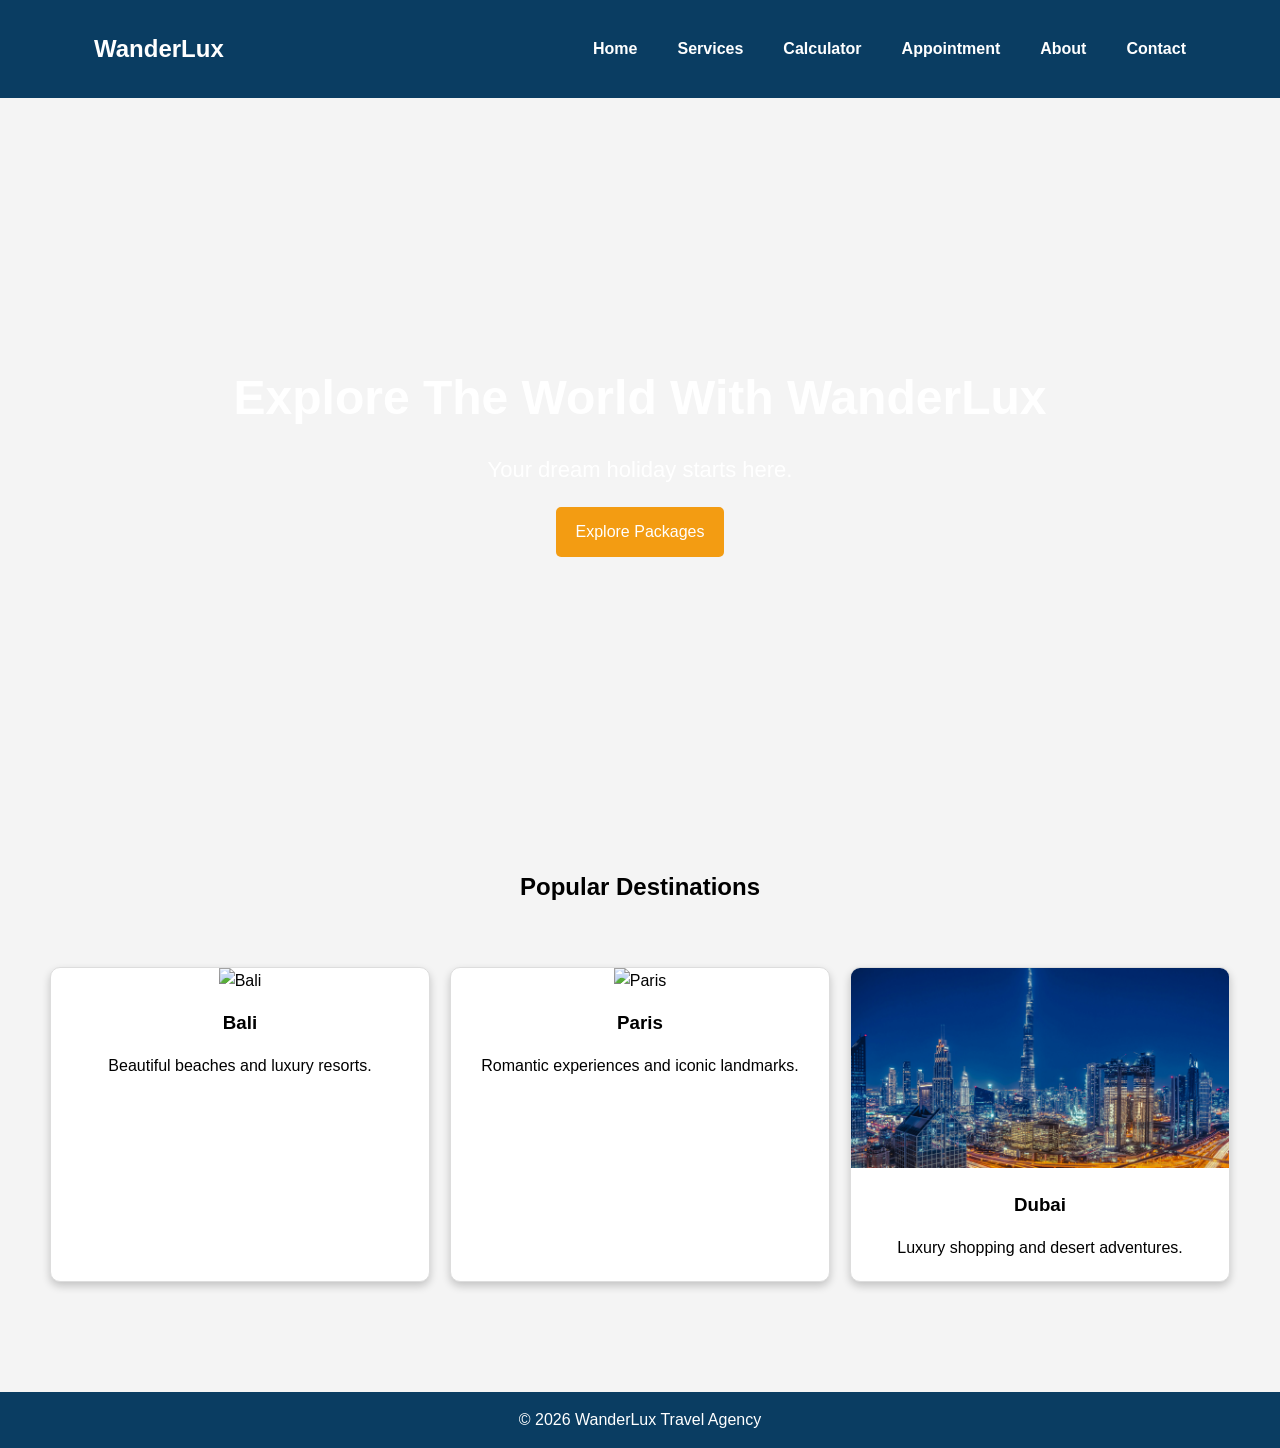
==== index.html @ 8644537b "Update index.html" ====
<!DOCTYPE html>
<html lang="en">
<head>
    <meta charset="UTF-8">
    <meta name="viewport" content="width=device-width, initial-scale=1.0">
    <meta name="description" content="WanderLux Travel Agency">
    <title>WanderLux Travel Agency</title>
    <link rel="stylesheet" href="style.css">
</head>
<body>

<header>
    <nav>
        <h1>WanderLux</h1>
        <ul>
            <li><a href="index.html">Home</a></li>
            <li><a href="services.html">Services</a></li>
            <li><a href="calculator.html">Calculator</a></li>
            <li><a href="appointment.html">Appointment</a></li>
            <li><a href="about.html">About</a></li>
            <li><a href="contact.html">Contact</a></li>
        </ul>
    </nav>
</header>

<section class="hero">
    <h2>Explore The World With WanderLux</h2>
    <p>Your dream holiday starts here.</p>
    <a href="services.html" class="btn">Explore Packages</a>
</section>

<section class="packages">
    <h2>Popular Destinations</h2>

    <div class="cards">
        <div class="card">
            <img src="bali.jpg" alt="Bali">
            <h3>Bali</h3>
            <p>Beautiful beaches and luxury resorts.</p>
        </div>

        <div class="card">
            <img src="paris.jpg" alt="Paris">
            <h3>Paris</h3>
            <p>Romantic experiences and iconic landmarks.</p>
        </div>

        <div class="card">
            <img src="dubai.jpg" alt="Dubai">
            <h3>Dubai</h3>
            <p>Luxury shopping and desert adventures.</p>
        </div>
    </div>
</section>

<footer>
    <p>© 2026 WanderLux Travel Agency</p>
</footer>

<script src="script.js"></script>
</body>
</html>
---- style.css ----
* {
margin: 0;
padding: 0;
box-sizing: border-box;
}

body {
font-family: Arial, sans-serif;
line-height: 1.6;
background: #f4f4f4;
}

header {
background: #0a3d62;
padding: 15px 0;
}

nav {
display: flex;
justify-content: space-between;
align-items: center;
width: 90%;
margin: auto;
}

nav h1 {
color: white;
}

nav ul {
display: flex;
list-style: none;
}

nav ul li {
margin-left: 20px;
}

nav ul li a {
color: white;
text-decoration: none;
font-weight: bold;
}

.hero {
height: 90vh;
background: url('images/banner.jpg') center/cover no-repeat;
display: flex;
flex-direction: column;
justify-content: center;
align-items: center;
text-align: center;
color: white;
}

.hero h2 {
font-size: 55px;
margin-bottom: 15px;
}

.hero p {
font-size: 22px;
}

.btn {
background: #f39c12;
padding: 12px 20px;
margin-top: 20px;
text-decoration: none;
color: white;
border-radius: 5px;
}

.packages {
padding: 50px 20px;
text-align: center;
}

.cards {
display: grid;
grid-template-columns: repeat(auto-fit, minmax(250px, 1fr));
gap: 20px;
margin-top: 30px;
}

.card {
background: white;
border-radius: 10px;
overflow: hidden;
box-shadow: 0 4px 8px rgba(0,0,0,0.2);
transform: translateY(40px);
opacity: 0;
transition: 0.5s;
}

.card.show {
transform: translateY(0);
opacity: 1;
}

.card:hover {
transform: scale(1.05);
}

.card img {
width: 100%;
height: 220px;
object-fit: cover;
}

.card h3 {
margin: 15px 0;
}

.card p {
padding: 0 15px 20px;
}

.calculator,
.form-section,
.contact,
.about {
width: 80%;
margin: 40px auto;
background: white;
padding: 30px;
border-radius: 10px;
}

.calculator input,
.calculator select,
.form-section input,
.form-section textarea,
.contact input,
.contact textarea {
width: 100%;
padding: 10px;
margin: 10px 0 20px;
}

button {
background: #0a3d62;
color: white;
padding: 12px 20px;
border: none;
cursor: pointer;
border-radius: 5px;
}

button:hover {
background: #07406d;
}

.service-text {
max-width: 900px;
margin: 20px auto;
font-size: 18px;
line-height: 1.8;
text-align: center;
color: #333;
padding: 0 20px;
}

.card h4 {
margin: 15px 0 20px;
color: #0a3d62;
font-size: 22px;
}

footer {
background: #0a3d62;
color: white;
text-align: center;
padding: 15px;
margin-top: 30px;
}

@media screen and (max-width: 768px) {

nav {
flex-direction: column;
align-items: center;
}

nav ul {
flex-direction: column;
width: 100%;
align-items: center;
margin-top: 15px;
padding: 0;
}

nav ul li {
margin: 10px 0;
}

nav ul li a {
display: block;
width: 100%;
text-align: center;
padding: 10px;
}

.hero h2 {
font-size: 32px;
}

.hero p {
font-size: 18px;
}

.cards {
grid-template-columns: 1fr;
}

.calculator,
.form-section,
.contact,
.about {
width: 95%;
}

}
nav ul {
display: flex;
list-style: none;
gap: 20px;
flex-wrap: wrap;
}
* {
    margin: 0;
    padding: 0;
    box-sizing: border-box;
}

body {
    font-family: Arial, sans-serif;
    line-height: 1.6;
}

nav {
    display: flex;
    justify-content: space-between;
    align-items: center;
    background: #0a3d62;
    padding: 15px 30px;
}

nav h1 {
    color: white;
}

nav ul {
    display: flex;
    list-style: none;
}

nav ul li {
    margin-left: 20px;
}

nav ul li a {
    color: white;
    text-decoration: none;
}

.hero {
    height: 80vh;
    background: url('images/banner.jpg') center/cover no-repeat;
    display: flex;
    flex-direction: column;
    justify-content: center;
    align-items: center;
    color: white;
    text-align: center;
}

.hero h2 {
    font-size: 48px;
}

.btn {
    background: #f39c12;
    padding: 12px 20px;
    color: white;
    text-decoration: none;
    margin-top: 20px;
    border-radius: 5px;
}

.cards {
    display: grid;
    grid-template-columns: repeat(auto-fit, minmax(250px, 1fr));
    gap: 20px;
    padding: 30px;
}

.card {
    border: 1px solid #ddd;
    border-radius: 10px;
    overflow: hidden;
    transition: transform 0.3s;
}

.card:hover {
    transform: scale(1.05);
}

.card img {
    width: 100%;
    height: 200px;
    object-fit: cover;
}

footer {
    background: #0a3d62;
    color: white;
    text-align: center;
    padding: 15px;
}

@media(max-width:768px) {
    nav {
        flex-direction: column;
    }

    nav ul {
        flex-direction: column;
        margin-top: 10px;
    }

    nav ul li {
        margin: 10px 0;
    }

    .hero h2 {
        font-size: 32px;
    }
}
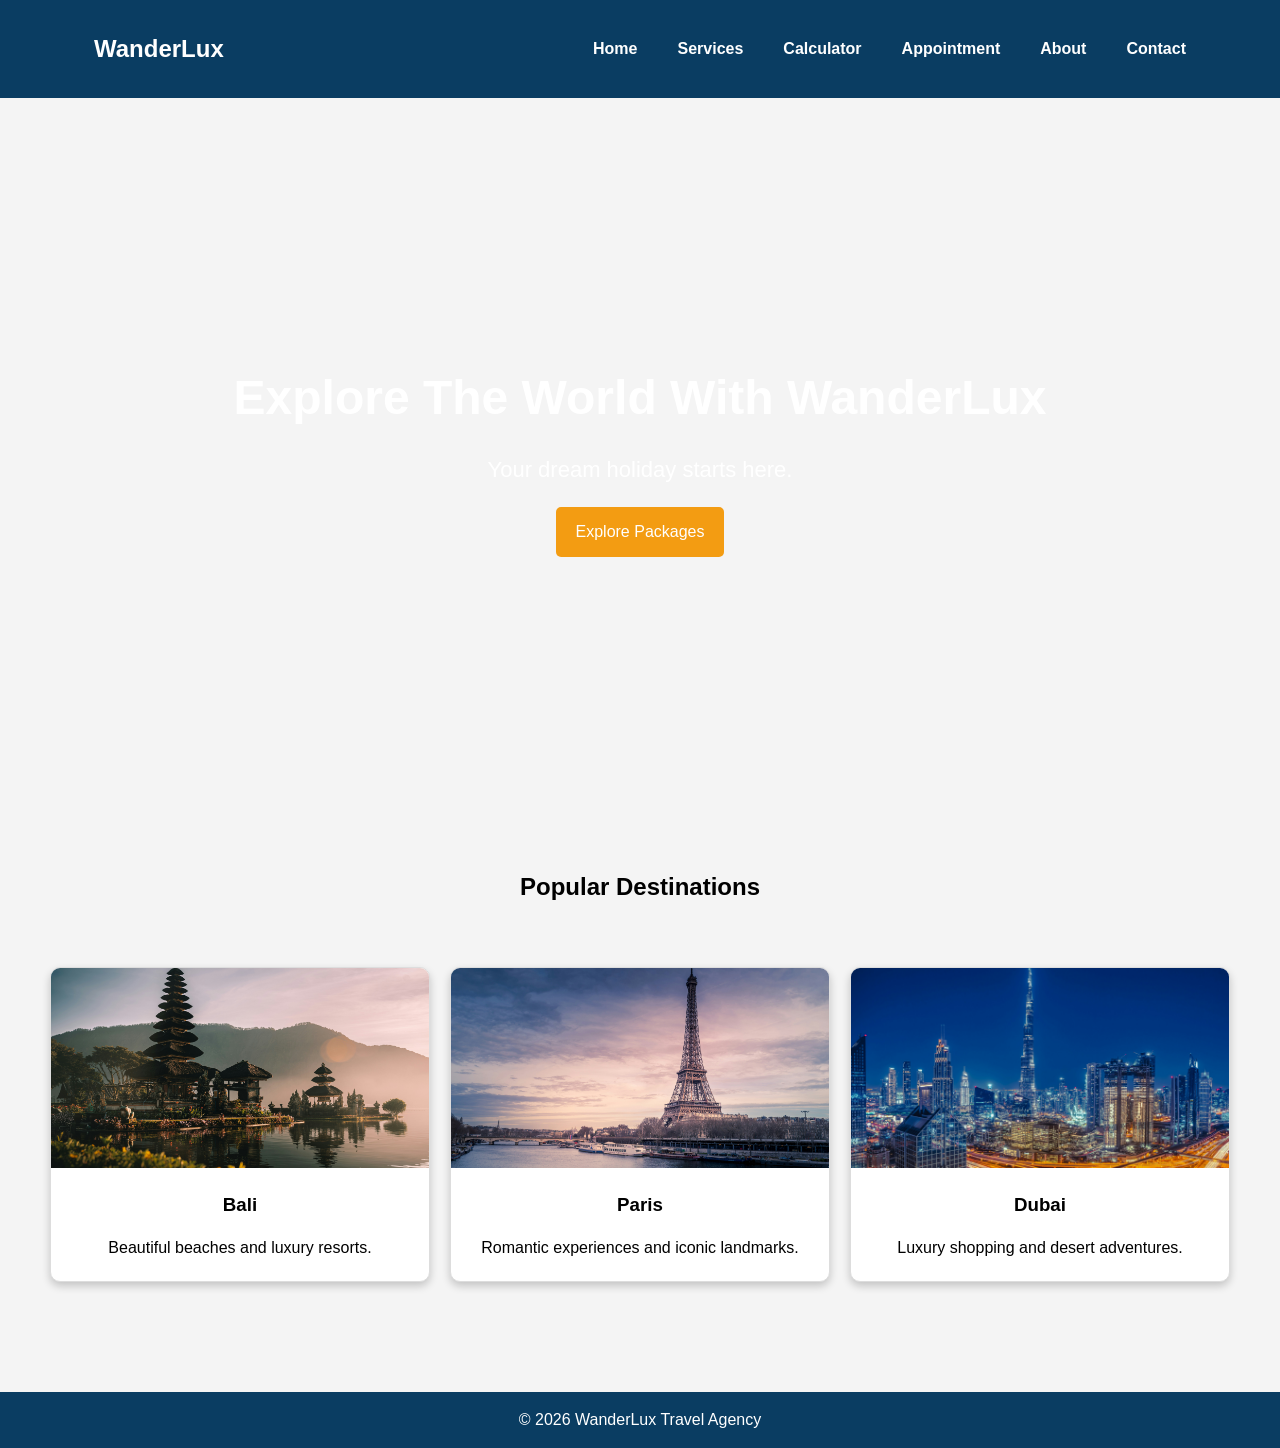
==== commit 9a6e5d5b: "Update index.html" ====
--- a/index.html
+++ b/index.html
@@ -34,13 +34,13 @@
 
     <div class="cards">
         <div class="card">
-            <img src="bali.jpg" alt="Bali">
+            <img src="Bali.jpg" alt="Bali">
             <h3>Bali</h3>
             <p>Beautiful beaches and luxury resorts.</p>
         </div>
 
         <div class="card">
-            <img src="paris.jpg" alt="Paris">
+            <img src="Paris.jpg" alt="Paris">
             <h3>Paris</h3>
             <p>Romantic experiences and iconic landmarks.</p>
         </div>
--- a/style.css
+++ b/style.css
@@ -44,7 +44,7 @@
 
 .hero {
 height: 90vh;
-background: url('images/banner.jpg') center/cover no-repeat;
+background: url('banner.jpg') center/cover no-repeat;
 display: flex;
 flex-direction: column;
 justify-content: center;
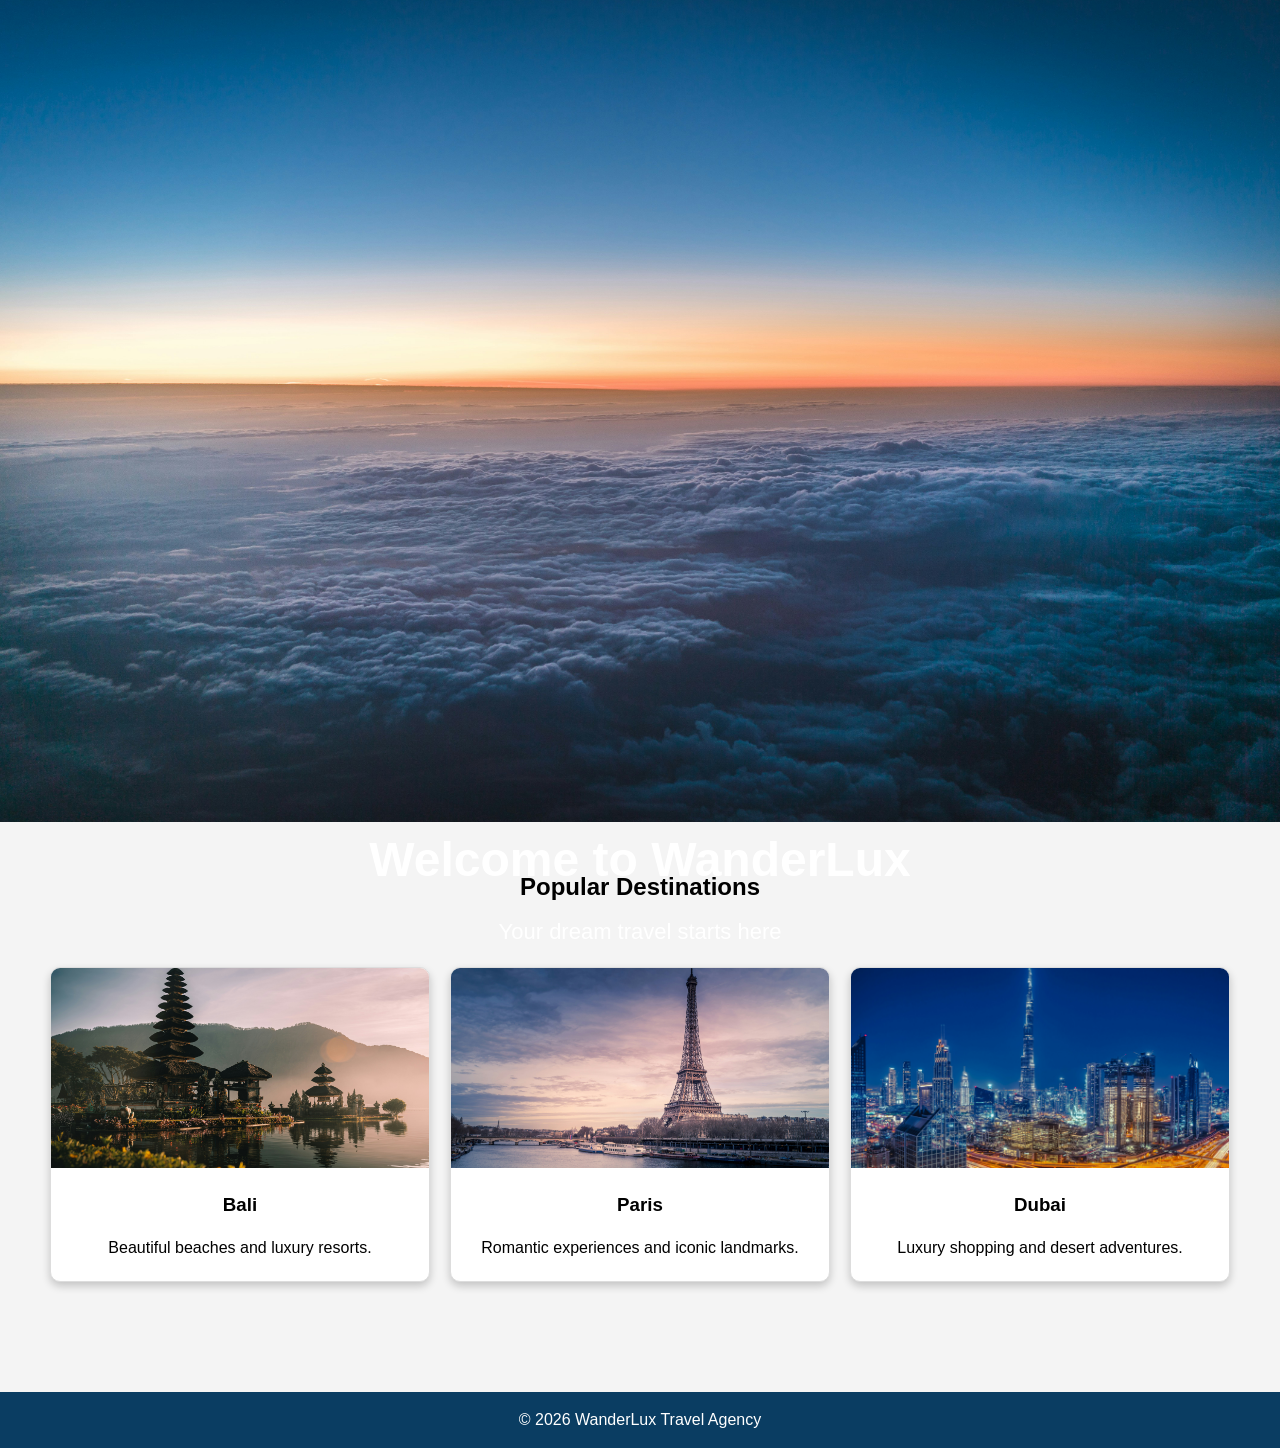
==== commit 236ed682: "Update index.html" ====
--- a/index.html
+++ b/index.html
@@ -24,9 +24,12 @@
 </header>
 
 <section class="hero">
-    <h2>Explore The World With WanderLux</h2>
-    <p>Your dream holiday starts here.</p>
-    <a href="services.html" class="btn">Explore Packages</a>
+
+    <img src="banner.jpg" alt="Travel Banner" style="width:100%; height:auto;">
+
+    <h2>Welcome to WanderLux</h2>
+    <p>Your dream travel starts here</p>
+
 </section>
 
 <section class="packages">
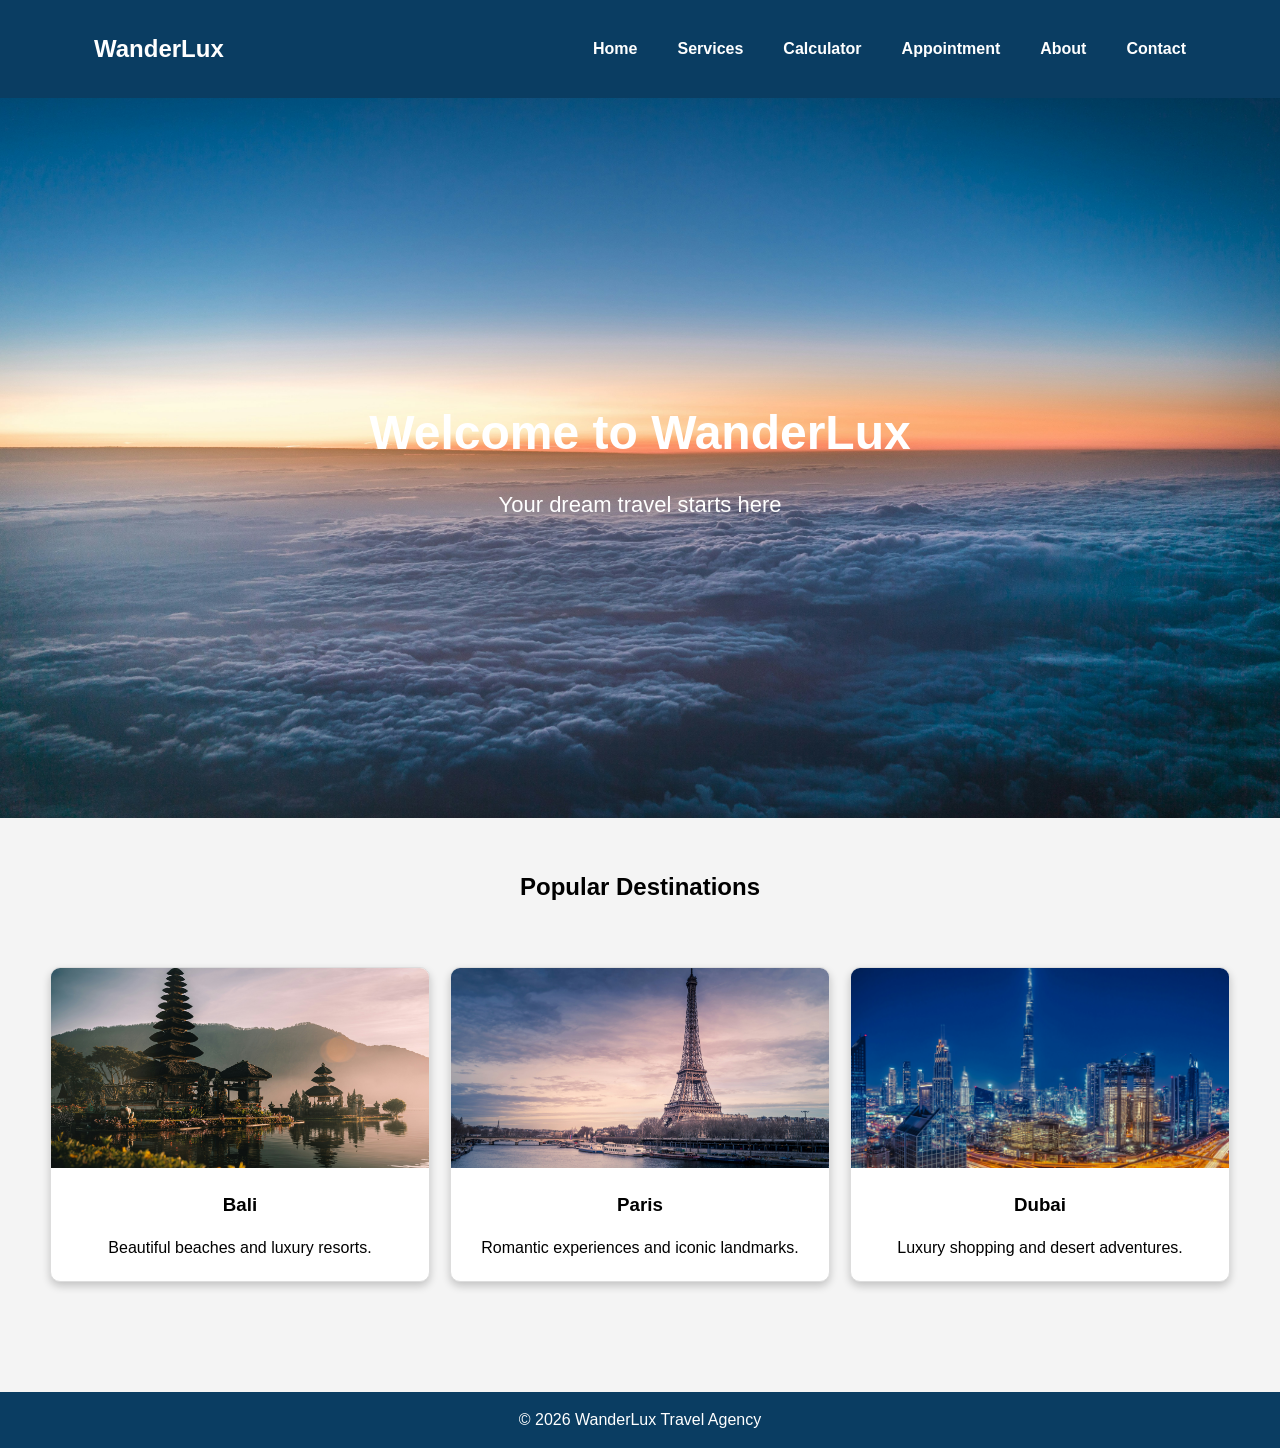
==== commit 4b3ce7b8: "Update index.html" ====
--- a/index.html
+++ b/index.html
@@ -25,7 +25,6 @@
 
 <section class="hero">
 
-    <img src="banner.jpg" alt="Travel Banner" style="width:100%; height:auto;">
 
     <h2>Welcome to WanderLux</h2>
     <p>Your dream travel starts here</p>
--- a/style.css
+++ b/style.css
@@ -266,7 +266,7 @@
 
 .hero {
     height: 80vh;
-    background: url('images/banner.jpg') center/cover no-repeat;
+    background: url('banner.jpg') center/cover no-repeat;
     display: flex;
     flex-direction: column;
     justify-content: center;
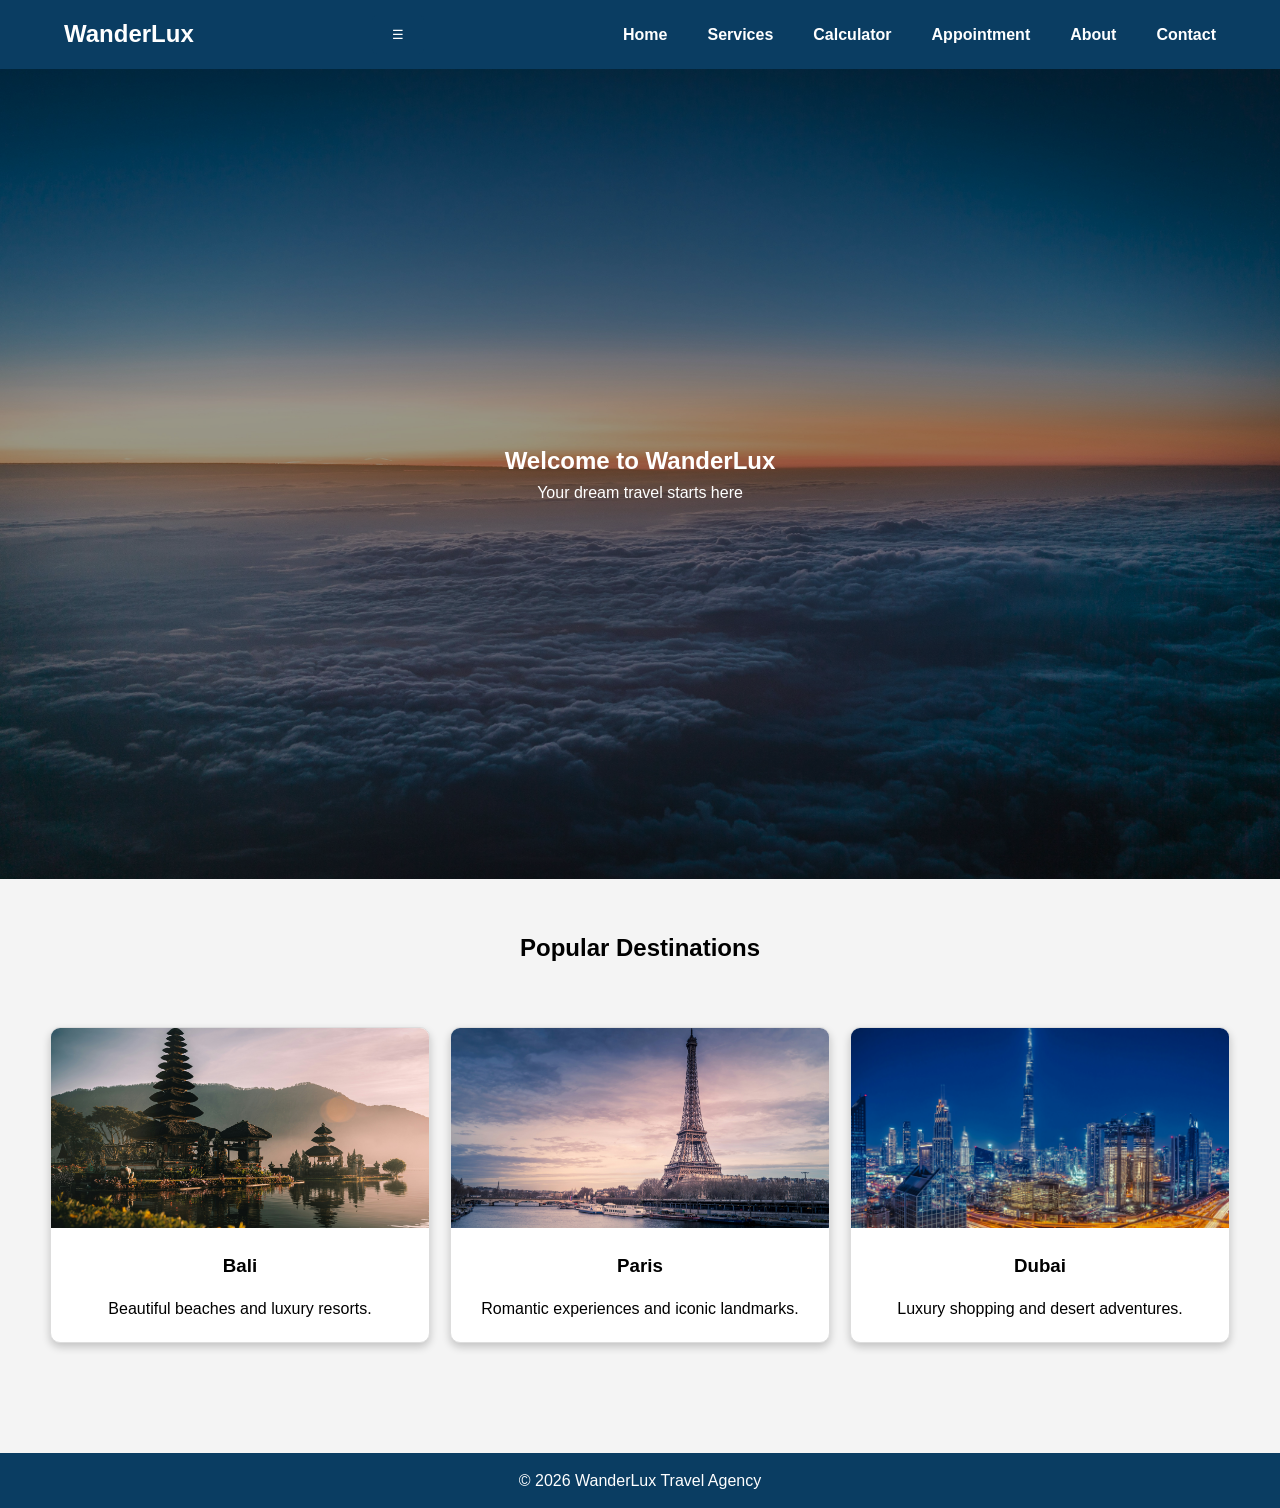
==== commit 6855b3ad: "Update index.html" ====
--- a/index.html
+++ b/index.html
@@ -10,17 +10,20 @@
 <body>
 
 <header>
-    <nav>
-        <h1>WanderLux</h1>
-        <ul>
-            <li><a href="index.html">Home</a></li>
-            <li><a href="services.html">Services</a></li>
-            <li><a href="calculator.html">Calculator</a></li>
-            <li><a href="appointment.html">Appointment</a></li>
-            <li><a href="about.html">About</a></li>
-            <li><a href="contact.html">Contact</a></li>
-        </ul>
-    </nav>
+    <nav class="navbar">
+    <h1>WanderLux</h1>
+
+    <button class="menu-btn" onclick="toggleMenu()">☰</button>
+
+    <ul id="menu">
+        <li><a href="index.html">Home</a></li>
+        <li><a href="services.html">Services</a></li>
+        <li><a href="calculator.html">Calculator</a></li>
+        <li><a href="appointment.html">Appointment</a></li>
+        <li><a href="about.html">About</a></li>
+        <li><a href="contact.html">Contact</a></li>
+    </ul>
+</nav>
 </header>
 
 <section class="hero">
--- a/style.css
+++ b/style.css
@@ -43,23 +43,41 @@
 }
 
 .hero {
-height: 90vh;
-background: url('banner.jpg') center/cover no-repeat;
-display: flex;
-flex-direction: column;
-justify-content: center;
-align-items: center;
-text-align: center;
-color: white;
-}
-
-.hero h2 {
-font-size: 55px;
-margin-bottom: 15px;
-}
-
+    height: 90vh;
+    position: relative;
+
+    background-image: url("banner.jpg");
+    background-size: cover;
+    background-position: center;
+    background-repeat: no-repeat;
+
+    display: flex;
+    flex-direction: column;
+    justify-content: center;
+    align-items: center;
+    text-align: center;
+
+    color: white;
+    overflow: hidden;
+}
+
+
+.hero::before {
+    content: "";
+    position: absolute;
+    top: 0;
+    left: 0;
+    width: 100%;
+    height: 100%;
+
+    background: rgba(0, 0, 0, 0.4);
+    z-index: 1;
+}
+
+.hero h2,
 .hero p {
-font-size: 22px;
+    position: relative;
+    z-index: 2;
 }
 
 .btn {
@@ -82,7 +100,10 @@
 gap: 20px;
 margin-top: 30px;
 }
-
+nav {
+    position: relative;
+    z-index: 10;
+}
 .card {
 background: white;
 border-radius: 10px;
@@ -238,21 +259,23 @@
     line-height: 1.6;
 }
 
+
 nav {
     display: flex;
     justify-content: space-between;
     align-items: center;
-    background: #0a3d62;
-    padding: 15px 30px;
+    flex-wrap: wrap;
 }
 
 nav h1 {
     color: white;
 }
+
 
 nav ul {
     display: flex;
     list-style: none;
+    gap: 20px;
 }
 
 nav ul li {
@@ -264,7 +287,7 @@
     text-decoration: none;
 }
 
-.hero {
+/* .hero {
     height: 80vh;
     background: url('banner.jpg') center/cover no-repeat;
     display: flex;
@@ -277,7 +300,7 @@
 
 .hero h2 {
     font-size: 48px;
-}
+} */
 
 .btn {
     background: #f39c12;
@@ -319,21 +342,47 @@
     padding: 15px;
 }
 
-@media(max-width:768px) {
+@media screen and (max-width: 768px) {
+
     nav {
         flex-direction: column;
+        align-items: center;
+        text-align: center;
     }
 
     nav ul {
         flex-direction: column;
-        margin-top: 10px;
+        width: 100%;
+        padding: 0;
     }
 
     nav ul li {
         margin: 10px 0;
     }
 
+    nav ul li a {
+        display: block;
+        padding: 10px;
+    }
+
     .hero h2 {
-        font-size: 32px;
-    }
-}
+        font-size: 28px;
+        padding: 10px;
+    }
+
+    .hero p {
+        font-size: 16px;
+        padding: 10px;
+    }
+
+    .cards {
+        grid-template-columns: 1fr;
+    }
+    .calculator,
+    .form-section,
+    .contact,
+    .about {
+        width: 95%;
+        margin: auto;
+    }
+}
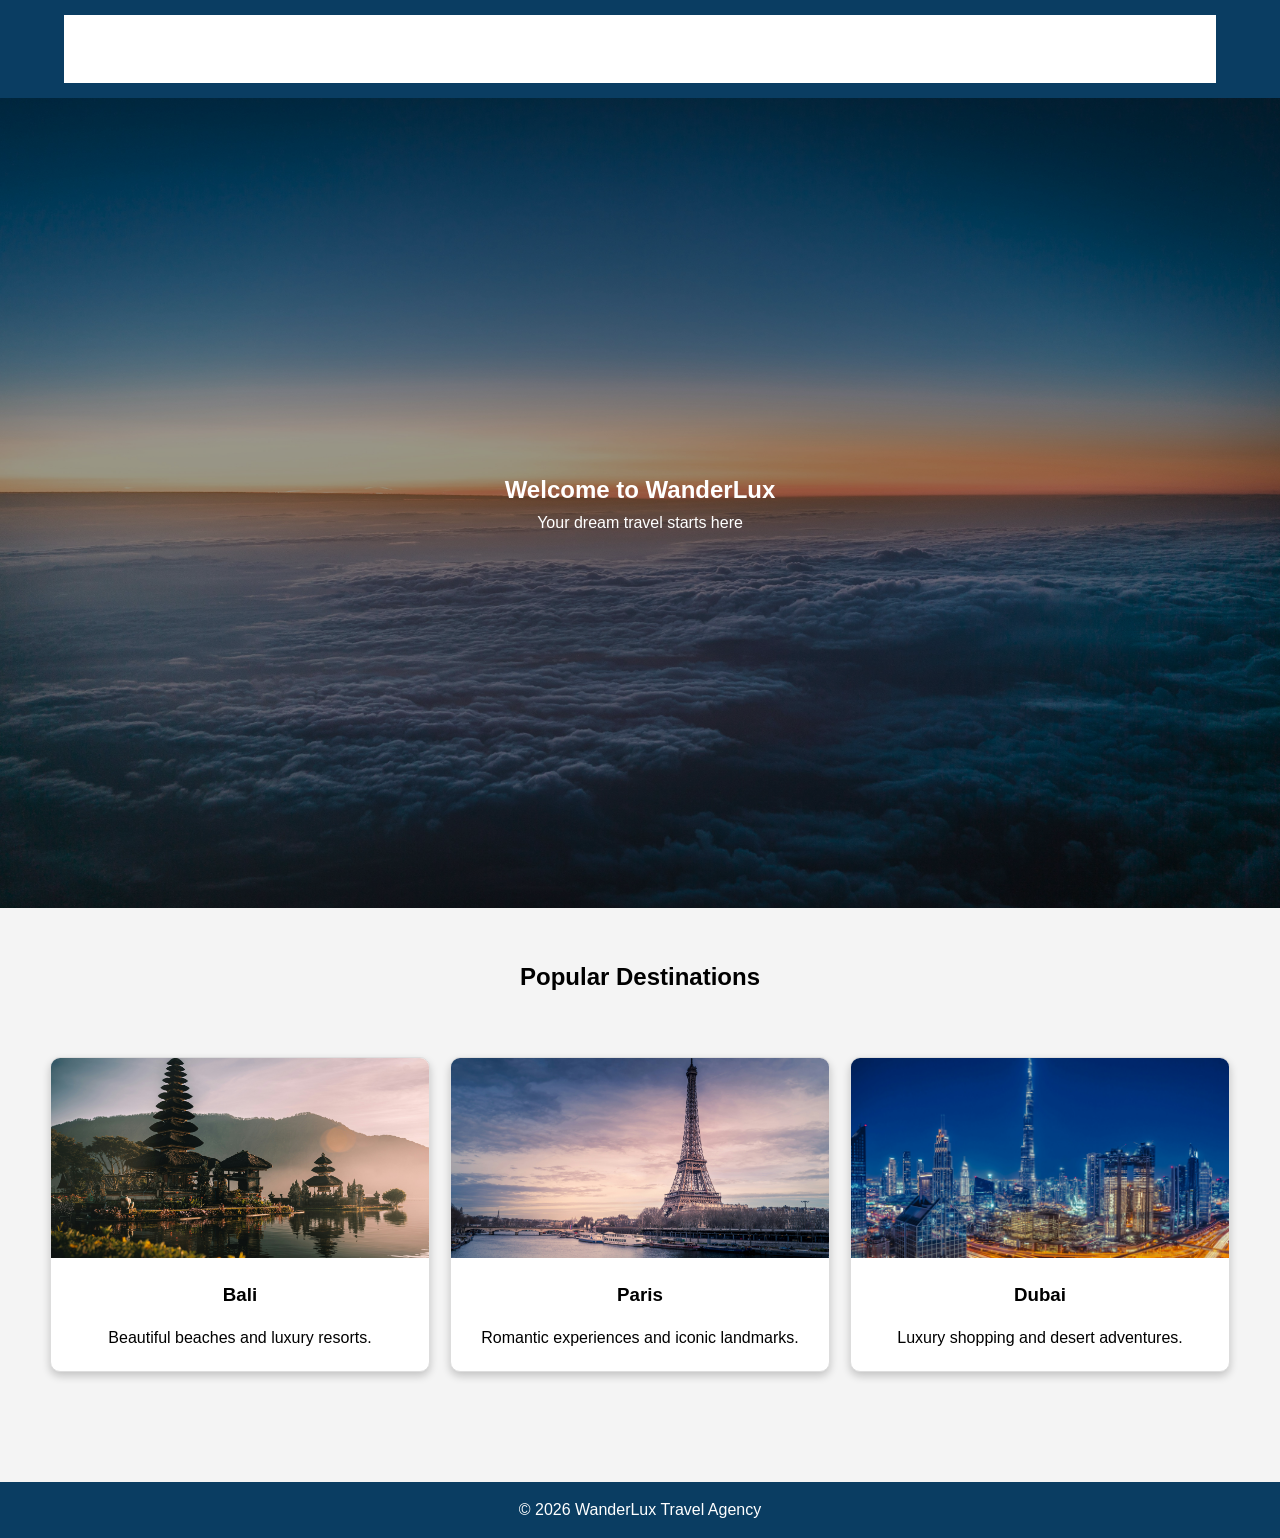
==== commit 720c846c: "Update index.html" ====
--- a/index.html
+++ b/index.html
@@ -10,13 +10,14 @@
 <body>
 
 <header>
-    <nav class="navbar">
+
+<nav class="navbar">
     <h1>WanderLux</h1>
 
     <button class="menu-btn" onclick="toggleMenu()">☰</button>
 
     <ul id="menu">
-        <li><a href="index.html">Home</a></li>
+        <li><a href="index.html" class="active">Home</a></li>
         <li><a href="services.html">Services</a></li>
         <li><a href="calculator.html">Calculator</a></li>
         <li><a href="appointment.html">Appointment</a></li>
@@ -24,6 +25,7 @@
         <li><a href="contact.html">Contact</a></li>
     </ul>
 </nav>
+    
 </header>
 
 <section class="hero">
--- a/style.css
+++ b/style.css
@@ -386,3 +386,52 @@
         margin: auto;
     }
 }
+
+.navbar {
+    display: flex;
+    justify-content: space-between;
+    align-items: center;
+    padding: 15px;
+    background: white;
+    position: relative;
+}
+
+/* MENU BUTTON (HIDDEN ON DESKTOP) */
+.menu-btn {
+    display: none;
+    font-size: 26px;
+    background: none;
+    border: none;
+    cursor: pointer;
+}
+
+/* DESKTOP MENU */
+.navbar ul {
+    display: flex;
+    list-style: none;
+    gap: 20px;
+}
+
+/* MOBILE */
+@media screen and (max-width: 768px) {
+
+    .menu-btn {
+        display: block;
+    }
+
+    .navbar ul {
+        display: none;
+        flex-direction: column;
+        position: absolute;
+        top: 60px;
+        right: 10px;
+        background: white;
+        padding: 10px;
+        box-shadow: 0 4px 10px rgba(0,0,0,0.1);
+        border-radius: 10px;
+    }
+
+    .navbar ul.show {
+        display: flex;
+    }
+}
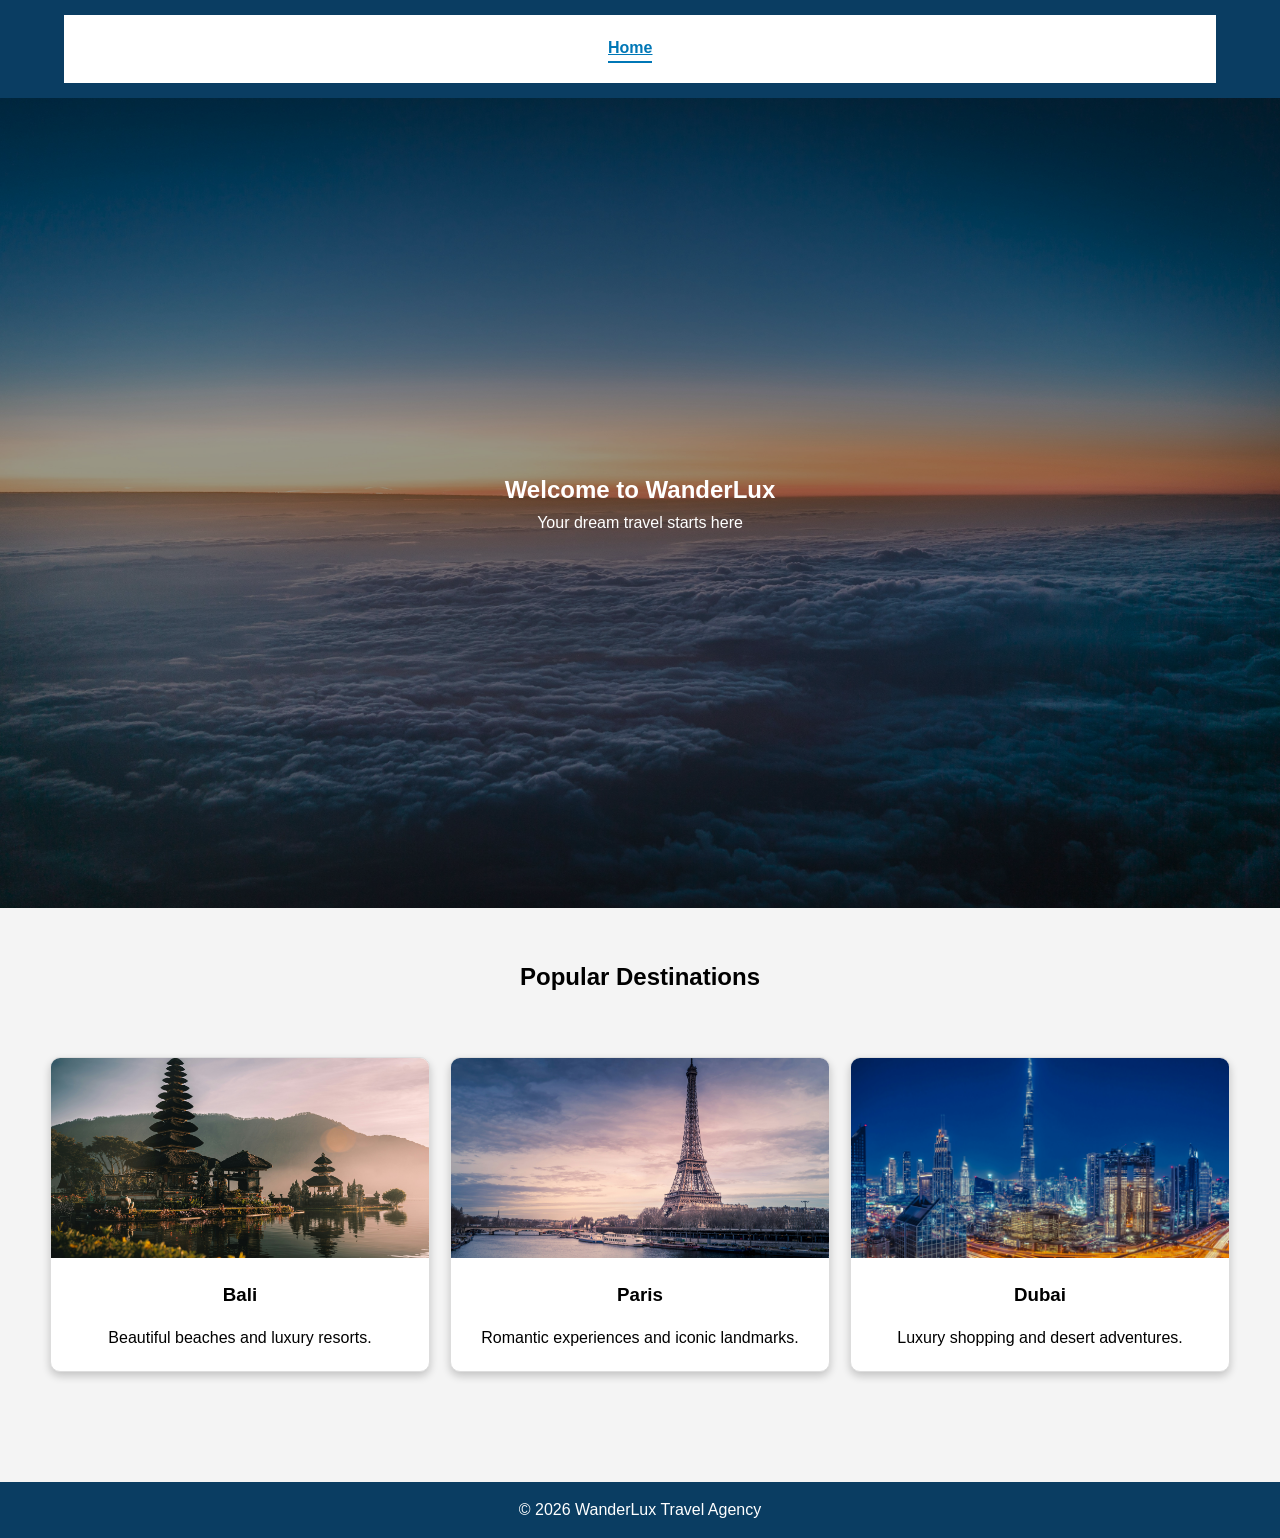
==== commit 57fa4f3d: "Update index.html" ====
--- a/index.html
+++ b/index.html
@@ -17,7 +17,8 @@
     <button class="menu-btn" onclick="toggleMenu()">☰</button>
 
     <ul id="menu">
-        <li><a href="index.html" class="active">Home</a></li>
+        
+        <a href="index.html" class="active">Home</a>
         <li><a href="services.html">Services</a></li>
         <li><a href="calculator.html">Calculator</a></li>
         <li><a href="appointment.html">Appointment</a></li>
--- a/style.css
+++ b/style.css
@@ -396,7 +396,14 @@
     position: relative;
 }
 
-/* MENU BUTTON (HIDDEN ON DESKTOP) */
+/* MENU */
+.navbar ul {
+    display: flex;
+    list-style: none;
+    gap: 20px;
+}
+
+/* HAMBURGER BUTTON */
 .menu-btn {
     display: none;
     font-size: 26px;
@@ -405,14 +412,14 @@
     cursor: pointer;
 }
 
-/* DESKTOP MENU */
-.navbar ul {
-    display: flex;
-    list-style: none;
-    gap: 20px;
-}
-
-/* MOBILE */
+/* ACTIVE LINK */
+.navbar a.active {
+    color: #0077b6;
+    font-weight: bold;
+    border-bottom: 2px solid #0077b6;
+}
+
+/* MOBILE VIEW */
 @media screen and (max-width: 768px) {
 
     .menu-btn {
@@ -426,7 +433,7 @@
         top: 60px;
         right: 10px;
         background: white;
-        padding: 10px;
+        padding: 15px;
         box-shadow: 0 4px 10px rgba(0,0,0,0.1);
         border-radius: 10px;
     }
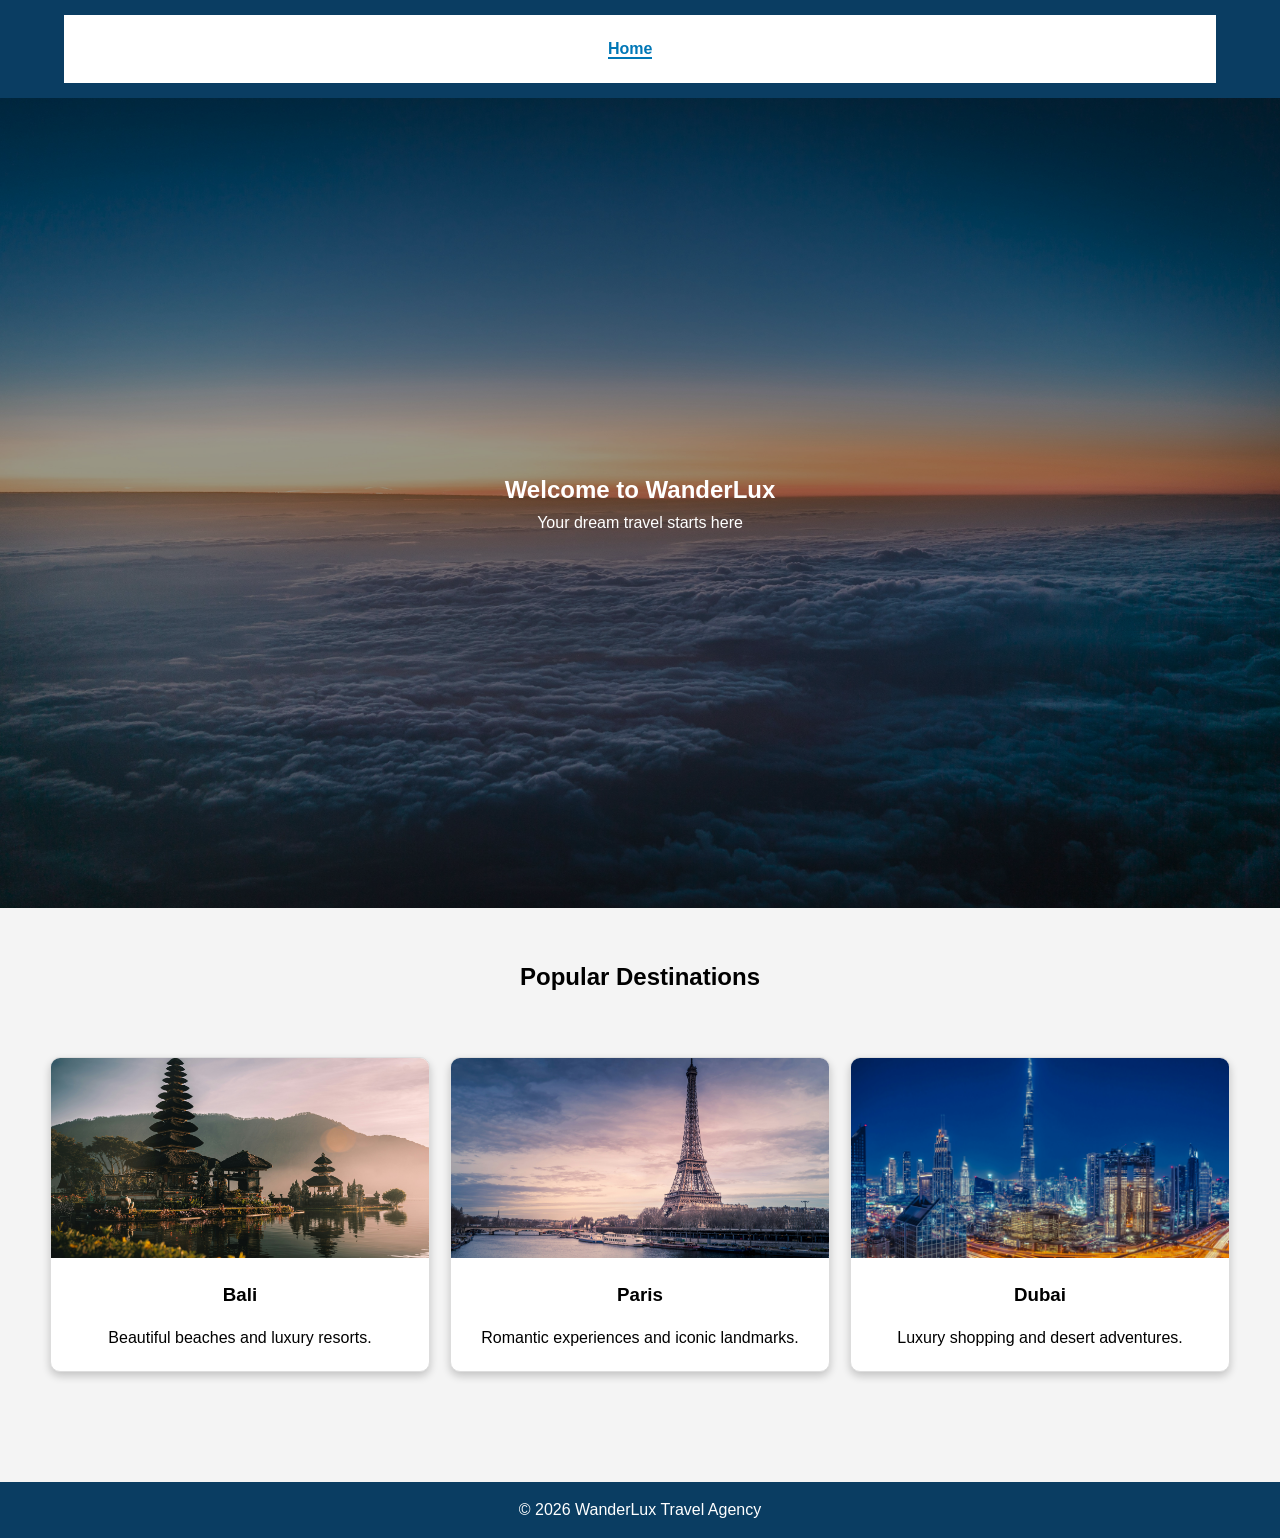
==== commit dc9995eb: "Update index.html" ====
--- a/index.html
+++ b/index.html
@@ -12,19 +12,20 @@
 <header>
 
 <nav class="navbar">
+
     <h1>WanderLux</h1>
 
     <button class="menu-btn" onclick="toggleMenu()">☰</button>
 
     <ul id="menu">
-        
-        <a href="index.html" class="active">Home</a>
+        <li><a href="index.html" class="active">Home</a></li>
         <li><a href="services.html">Services</a></li>
         <li><a href="calculator.html">Calculator</a></li>
         <li><a href="appointment.html">Appointment</a></li>
         <li><a href="about.html">About</a></li>
         <li><a href="contact.html">Contact</a></li>
     </ul>
+
 </nav>
     
 </header>
